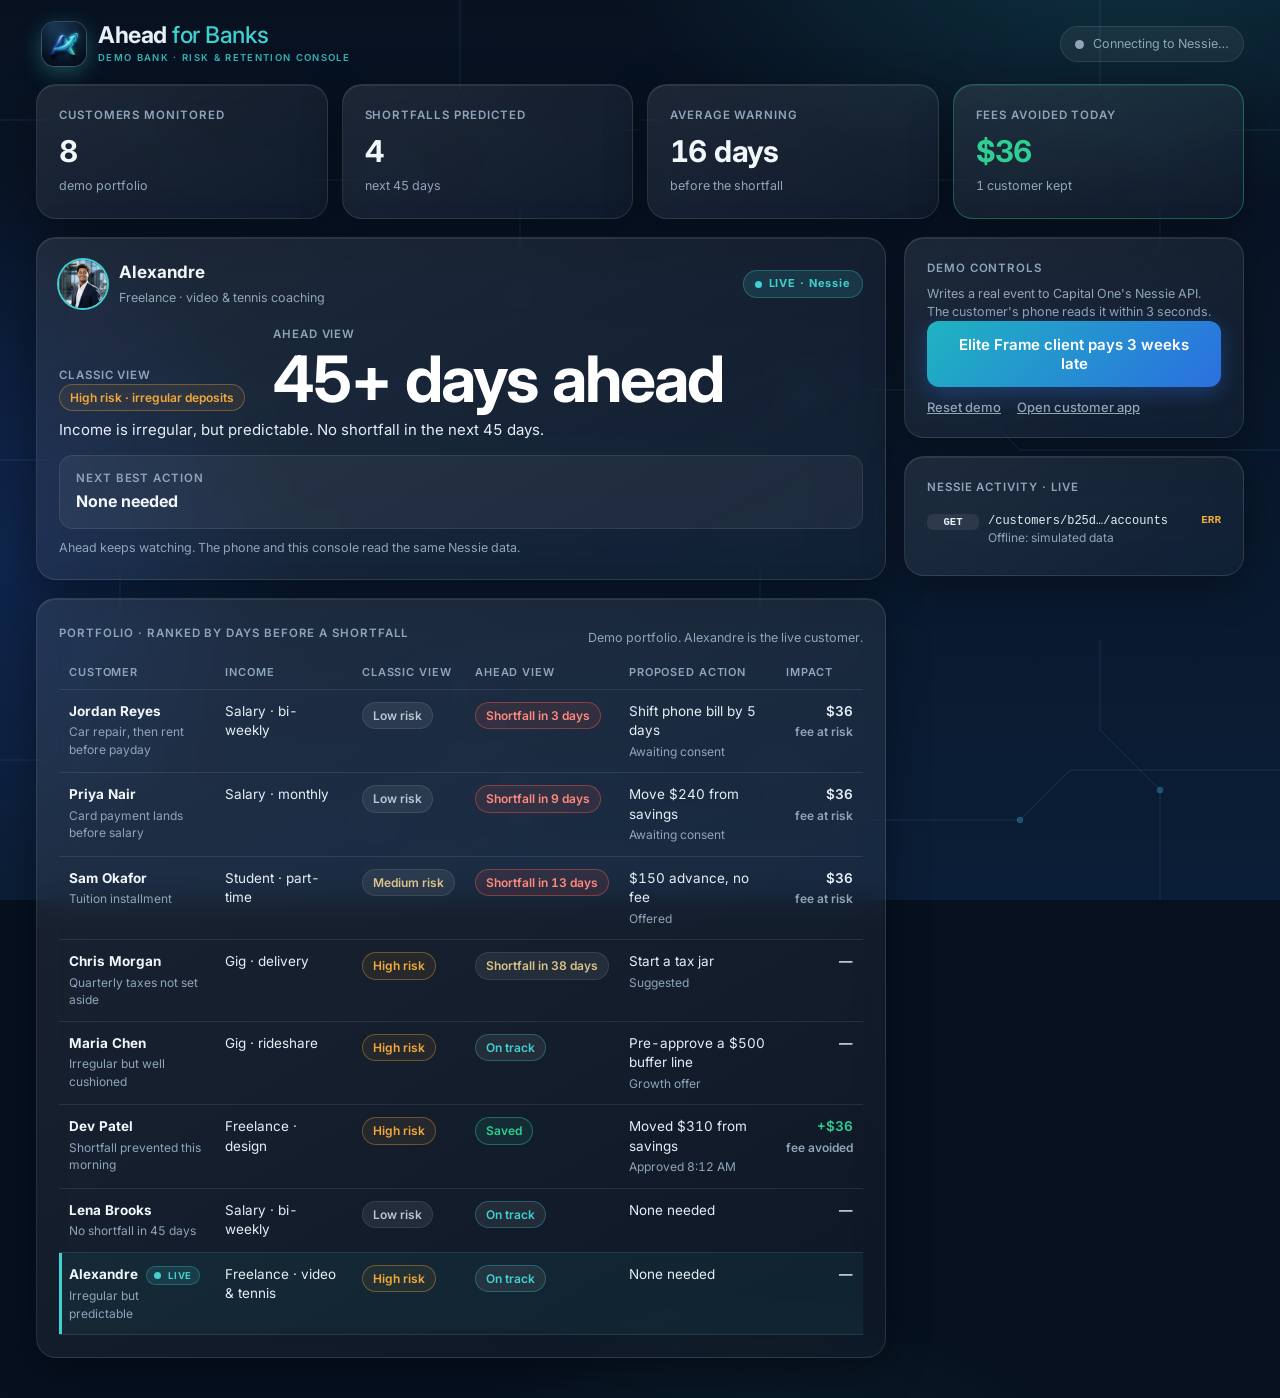
==== bank.html @ 90546519 "Ahead for Banks console + live phone<->bank link through Nessie (delayed deposit, prevent transfer);" ====
<!doctype html>
<html lang="en">
<head>
<meta charset="utf-8"><meta name="viewport" content="width=device-width,initial-scale=1">
<title>Ahead for Banks</title>
<meta name="description" content="Ahead for Banks: customers ranked by days before a shortfall, with the action that prevents it.">
<meta name="theme-color" content="#06101f">
<link rel="icon" href="assets/logo-192.jpg">
<link rel="preconnect" href="https://fonts.googleapis.com">
<link href="https://fonts.googleapis.com/css2?family=Inter:wght@400;500;600;700&display=swap" rel="stylesheet">
<link rel="stylesheet" href="style.css">
</head>
<body class="bk">
<div class="bk-wrap">
  <header class="bk-top">
    <div class="brand"><img class="logo" src="assets/logo-192.jpg" alt="Ahead"><div><h1>Ahead <span class="bk-for">for Banks</span></h1><small>Demo Bank · Risk &amp; retention console</small></div></div>
    <div class="bk-sync"><i class="pulse" id="pulse"></i><span id="syncTxt">Connecting to Nessie…</span></div>
  </header>

  <section class="bk-kpis" id="kpis"></section>

  <div class="bk-grid">
    <div class="bk-main">
      <section class="card bk-spot" id="spot"></section>
      <section class="card">
        <div class="row"><p class="label">Portfolio · ranked by days before a shortfall</p><p class="muted small">Demo portfolio. Alexandre is the live customer.</p></div>
        <div class="bk-tablewrap"><table class="bk-table">
          <thead><tr><th>Customer</th><th>Income</th><th>Classic view</th><th>Ahead view</th><th>Proposed action</th><th>Impact</th></tr></thead>
          <tbody id="rows"></tbody>
        </table></div>
      </section>
    </div>
    <aside class="bk-side">
      <section class="card">
        <p class="label">Demo controls</p>
        <p class="muted small">Writes a real event to Capital One's Nessie API. The customer's phone reads it within 3 seconds.</p>
        <button class="pri wide" id="lateBtn">Elite Frame client pays 3 weeks late</button>
        <div class="links"><button type="button" class="link" id="bkReset">Reset demo</button><a class="link" href="index.html" target="_blank" rel="noopener">Open customer app</a></div>
      </section>
      <section class="card">
        <p class="label">Nessie activity · live</p>
        <ul class="bk-log" id="nlog"></ul>
      </section>
    </aside>
  </div>
</div>
<script src="engine.js"></script>
<script src="bank.js"></script>
</body>
</html>
---- style.css ----
:root{
  --navy:#0b2540;--navy-2:#123b5e;--teal:#1b8d9c;--teal-soft:rgba(63,208,208,.13);
  --green:#2fcf94;--green-soft:rgba(47,207,148,.14);--amber:#f2a93b;--amber-soft:rgba(242,169,59,.14);--red:#ff5c4d;
  --bg:#071426;--card:rgba(255,255,255,.06);--ink:#e6eef6;--mute:#8fa5ba;--line:rgba(255,255,255,.09);--head:#f1f6fb;--acc:#3fd0d0;
  --shadow:0 10px 40px rgba(0,0,0,.35),inset 0 1px 0 rgba(255,255,255,.08);
  --rail:232px;
}
*{box-sizing:border-box}
html{-webkit-text-size-adjust:100%}
body{margin:0;min-height:100vh;background:var(--bg);color:var(--ink);color-scheme:dark;font-family:Inter,system-ui,sans-serif;font-variant-numeric:tabular-nums;line-height:1.45}
button{font-family:inherit}
svg{display:block}

/* Coque d'app : rail à gauche (bureau), barre d'onglets en bas (mobile) */
.app{display:grid;grid-template-columns:var(--rail) 1fr;min-height:100vh}
.rail{position:sticky;top:0;height:100vh;display:flex;flex-direction:column;gap:28px;padding:22px 16px;background:var(--navy);color:#fff}
.brand{display:flex;align-items:center;gap:11px;padding:0 6px}
.logo{width:34px;height:34px}
.brand h1{margin:0;font-size:21px;font-weight:700;letter-spacing:-.02em}
.nav{display:grid;gap:4px}
.nav button,.tabbar button{display:flex;align-items:center;gap:12px;border:0;background:none;color:rgba(255,255,255,.7);padding:11px 12px;border-radius:12px;font:600 14.5px Inter,system-ui;cursor:pointer;text-align:left;transition:background .15s,color .15s}
.nav button:hover{background:rgba(255,255,255,.08);color:#fff}
.nav button.on{background:rgba(255,255,255,.14);color:#fff}
.nav svg,.tabbar svg{width:20px;height:20px;fill:none;stroke:currentColor;stroke-width:2;stroke-linecap:round;stroke-linejoin:round;flex:none}
.rail-foot{margin:auto 6px 0;font-size:11.5px;line-height:1.6;color:rgba(255,255,255,.45)}
.content{min-width:0}
.top{position:sticky;top:0;z-index:5;display:flex;justify-content:space-between;align-items:center;gap:16px;padding:14px clamp(16px,3vw,40px);background:rgba(238,242,246,.88);backdrop-filter:blur(10px)}
.top h2{margin:0;font-size:22px;font-weight:700;color:var(--head);letter-spacing:-.01em}
.accounts{display:flex;align-items:center;gap:10px;flex-wrap:wrap;justify-content:flex-end}
.acct{display:flex;flex-direction:column;padding:5px 14px;border-radius:12px;background:#fff;line-height:1.2;box-shadow:var(--shadow)}
.acct span{font-size:11px;font-weight:600;letter-spacing:.06em;text-transform:uppercase;color:var(--mute)}
.acct b{font-size:16px;color:var(--head)}
.pill{font-size:12px;font-weight:500;padding:6px 12px;border-radius:99px;background:#fff;color:var(--head);border:1px solid var(--line)}
main{padding:6px clamp(16px,3vw,40px) 40px;max-width:1500px}
.screen{display:none}.screen.on{display:block;animation:rise .22s ease-out}
.grid2{display:grid;grid-template-columns:minmax(340px,5fr) 6fr;gap:20px;align-items:start}
.stack{display:grid;gap:20px;align-content:start;min-width:0}

.hero{background:linear-gradient(160deg,var(--navy) 0%,var(--navy-2) 100%);color:#fff;border-radius:24px;padding:30px 28px 26px;box-shadow:var(--shadow)}
.label{margin:0;font-size:11.5px;font-weight:600;letter-spacing:.08em;text-transform:uppercase;color:var(--mute)}
.hero .label{color:rgba(255,255,255,.65)}
.big{margin:8px 0 2px;font-size:clamp(60px,8vw,104px);font-weight:700;letter-spacing:-.03em;line-height:1}
.sub{margin:0;font-size:14px;color:rgba(255,255,255,.7)}
.buckets{display:grid;grid-template-columns:repeat(3,1fr);gap:10px;margin-top:24px}
.bucket{padding:12px;border-radius:14px;background:rgba(255,255,255,.1);font-size:12.5px;color:rgba(255,255,255,.75)}
.bucket b{display:block;margin-top:2px;font-size:18px;font-weight:600;color:#fff}
.bucket:nth-child(1) b{color:#ffd48a}.bucket:nth-child(3) b{color:#8be3bd}

.card{background:var(--card);border-radius:20px;padding:22px;box-shadow:var(--shadow)}
.row{display:flex;justify-content:space-between;align-items:center;gap:12px;flex-wrap:wrap}
.legend{margin:0;font-size:12px;color:var(--mute);display:flex;align-items:center;gap:6px;flex-wrap:wrap}
.legend i{display:inline-block;width:9px;height:9px;border-radius:50%;margin-left:8px}
.l-line{background:var(--teal)}.l-bill{background:var(--amber)}.l-in{background:var(--green)}.l-band{background:rgba(27,127,140,.3)}

button.pri,#prevent,#askForm button,.ob-next{background:var(--teal);color:#fff;border:0;border-radius:12px;padding:11px 20px;font:600 14px Inter,system-ui;cursor:pointer;transition:background .15s,transform .15s}
button.pri:hover,#prevent:hover,#askForm button:hover,.ob-next:hover{background:var(--navy)}
#prevent:active,#askForm button:active,.ob-next:active{transform:scale(.97)}
#prevent:disabled{opacity:.6;cursor:default}
button:focus-visible,input:focus-visible{outline:3px solid rgba(27,127,140,.35);outline-offset:2px}

.alert{border:1px solid #f1d9a8;background:linear-gradient(180deg,var(--amber-soft),#fff 70%);animation:rise .25s ease-out}
.alert-head{display:flex;align-items:center;gap:8px}
.dot{width:9px;height:9px;border-radius:50%;background:var(--red);box-shadow:0 0 0 4px rgba(200,55,45,.18)}
.alert.is-risk .dot{background:var(--amber);box-shadow:0 0 0 4px rgba(217,138,26,.2)}
.alert-text{margin:10px 0 6px;font-size:16px;font-weight:500}
.alert-sub{margin:0 0 14px;font-size:13.5px;color:var(--mute)}
.alert.is-done{border-color:#b9e4cf;background:linear-gradient(180deg,var(--green-soft),#fff 70%)}
.alert.is-done .dot{background:var(--green);box-shadow:0 0 0 4px rgba(31,157,107,.2)}
.done{margin:0;display:flex;align-items:center;gap:10px;color:var(--green);font-weight:600;font-size:16px;animation:pop .35s cubic-bezier(.2,1.4,.4,1)}
.done[hidden],.alert[hidden],#prevent[hidden],.alert-sub[hidden],[hidden]{display:none!important}
.done::before{content:"✓";display:inline-grid;place-items:center;flex:none;width:26px;height:26px;border-radius:50%;background:var(--green);color:#fff;font-size:15px}

.nextpay{margin-top:10px}
.nextpay .when{font-size:26px;font-weight:700;color:var(--head);letter-spacing:-.01em}
.nextpay .rng{margin-top:4px;font-size:13.5px;color:var(--mute)}
.nextpay .bar{position:relative;height:8px;border-radius:99px;background:var(--bg);margin:16px 0 6px}
.nextpay .bar i{position:absolute;top:0;bottom:0;border-radius:99px;background:rgba(27,127,140,.35)}
.nextpay .bar b{position:absolute;top:-4px;width:16px;height:16px;border-radius:50%;background:var(--teal);border:3px solid #fff;box-shadow:0 1px 4px rgba(11,37,64,.3);transform:translateX(-50%)}
.nextpay .ends{display:flex;justify-content:space-between;font-size:11.5px;color:var(--mute)}

canvas{display:block;width:100%;height:clamp(300px,52vh,520px);margin-top:14px;cursor:crosshair}
.sim{display:grid;gap:10px;margin-top:14px;padding-top:14px;border-top:1px solid var(--line);font-size:14px}
.sim input{width:100%;accent-color:var(--teal)}

.health{display:grid;grid-template-columns:repeat(3,1fr);gap:10px;margin-top:12px}
.health div{padding:14px 12px;border-radius:14px;background:var(--teal-soft);font-size:12.5px;color:var(--mute)}
.health b{display:block;margin-top:2px;font-size:22px;font-weight:700;color:var(--head)}

.activity{list-style:none;margin:10px 0 0;padding:0}
.activity li{display:flex;align-items:center;gap:12px;padding:11px 0;border-top:1px solid var(--line);font-size:14px}
.activity li:first-child{border-top:0}
.tag{flex:none;width:30px;height:30px;border-radius:9px;display:grid;place-items:center;font-size:11px;font-weight:700;background:var(--bg);color:var(--head)}
.activity .t{flex:1;min-width:0}.activity .t small{display:block;color:var(--mute);font-size:12px}
.activity .a{font-weight:600}.in{color:var(--green)}

/* Coach : conversation */
.chat{display:flex;flex-direction:column;min-height:min(70vh,640px);max-width:860px}
.chatlog{flex:1;display:flex;flex-direction:column;gap:12px;padding:4px 0 14px}
.msg{max-width:88%;padding:12px 15px;border-radius:16px;font-size:15px;line-height:1.55;animation:rise .2s ease-out}
.msg.me{align-self:flex-end;background:var(--teal);color:#fff;border-bottom-right-radius:5px}
.msg.bot{align-self:flex-start;background:var(--bg);border-bottom-left-radius:5px}
.msg p{margin:0}
.cites{margin:10px 0 0;padding:9px 12px 9px 26px;background:#fff;border-radius:10px;color:var(--mute);font-size:12.5px}
.cites b{color:var(--head)}
.typing{display:inline-flex;gap:4px}.typing i{width:7px;height:7px;border-radius:50%;background:var(--mute);animation:blink 1s infinite}.typing i:nth-child(2){animation-delay:.15s}.typing i:nth-child(3){animation-delay:.3s}
.chips{display:flex;gap:8px;flex-wrap:wrap;margin-bottom:12px}
.chips button{border:1px solid var(--line);background:#fff;color:var(--head);border-radius:99px;padding:8px 14px;font:500 13px Inter,system-ui;cursor:pointer;transition:background .15s}
.chips button:hover{background:var(--teal-soft)}
#askForm{display:flex;gap:8px}
#q{flex:1;min-width:0;padding:13px 15px;border:1px solid var(--line);border-radius:12px;font:15px Inter,system-ui;background:#fff}

/* Notification type « push » */
.push{position:fixed;top:14px;left:50%;z-index:30;width:min(440px,calc(100vw - 24px));transform:translate(-50%,-140%);background:rgba(11,37,64,.96);color:#fff;border-radius:18px;padding:14px 16px;box-shadow:0 12px 40px rgba(11,37,64,.35);display:flex;gap:12px;align-items:flex-start;cursor:pointer;transition:transform .45s cubic-bezier(.2,1.1,.3,1)}
.push.show{transform:translate(-50%,0)}
.push svg{width:34px;height:34px;flex:none}
.push b{display:block;font-size:13.5px}.push span{display:block;font-size:13px;color:rgba(255,255,255,.78);margin-top:2px}
.push small{margin-left:auto;font-size:11px;color:rgba(255,255,255,.5);flex:none}

/* Onboarding */
.onboard{position:fixed;inset:0;z-index:40;background:rgba(11,37,64,.55);backdrop-filter:blur(6px);display:grid;place-items:center;padding:16px}
.ob{background:#fff;border-radius:24px;padding:28px;width:min(460px,100%);box-shadow:0 24px 80px rgba(11,37,64,.4);animation:pop .3s cubic-bezier(.2,1.2,.4,1)}
.ob .step{font-size:12px;font-weight:600;letter-spacing:.08em;text-transform:uppercase;color:var(--teal)}
.ob h3{margin:8px 0 6px;font-size:23px;letter-spacing:-.01em;color:var(--head)}
.ob p{margin:0 0 18px;color:var(--mute);font-size:14.5px}
.opts{display:grid;gap:8px;margin-bottom:20px}
.opts button{border:1.5px solid var(--line);background:#fff;border-radius:14px;padding:13px 15px;text-align:left;font:600 15px Inter,system-ui;color:var(--head);cursor:pointer;transition:border-color .15s,background .15s}
.opts button small{display:block;font-weight:400;font-size:12.5px;color:var(--mute);margin-top:2px}
.opts button.on{border-color:var(--teal);background:var(--teal-soft)}
.ob-foot{display:flex;justify-content:space-between;align-items:center}
.ob-skip{border:0;background:none;color:var(--mute);font:500 13.5px Inter,system-ui;cursor:pointer}

/* Autopilot */
.muted{margin:8px 0 0;color:var(--mute);font-size:14px}.muted.small{font-size:12.5px}
.rules{display:grid;gap:10px;margin-top:16px}
.rule{display:flex;align-items:center;justify-content:space-between;gap:14px;padding:14px;border:1px solid var(--line);border-radius:14px;cursor:pointer}
.rule b{display:block;font-size:15px;color:var(--head)}.rule small{display:block;margin-top:2px;font-size:12.5px;color:var(--mute)}
.rule input{position:absolute;opacity:0;pointer-events:none}
.sw{flex:none;position:relative;width:46px;height:28px;border-radius:99px;background:#cbd5de;transition:background .2s}
.sw::after{content:"";position:absolute;top:3px;left:3px;width:22px;height:22px;border-radius:50%;background:#fff;box-shadow:0 1px 3px rgba(11,37,64,.3);transition:transform .2s}
.rule input:checked + .sw{background:var(--teal)}.rule input:checked + .sw::after{transform:translateX(18px)}
.rule input:focus-visible + .sw{outline:3px solid rgba(27,127,140,.35);outline-offset:2px}
.env{display:grid;gap:12px;margin-top:18px}
.env .e{font-size:13px;color:var(--mute)}.env .e div{display:flex;justify-content:space-between;margin-bottom:6px}.env .e b{color:var(--head)}
.env .track{height:8px;border-radius:99px;background:var(--bg);overflow:hidden}.env .track i{display:block;height:100%;border-radius:99px;background:var(--teal);transition:width .5s cubic-bezier(.2,.9,.3,1)}
.env .e.b .track i{background:var(--amber)}
.amts{display:flex;gap:8px;margin:14px 0}
.amts button{flex:1;border:1.5px solid var(--line);background:#fff;border-radius:12px;padding:11px;font:600 15px Inter,system-ui;color:var(--head);cursor:pointer;transition:border-color .15s,background .15s}
.amts button.on{border-color:var(--teal);background:var(--teal-soft)}
.wide{width:100%;padding:14px 20px!important;font-size:15px!important}
.links{display:flex;gap:16px;margin-top:12px}
.link{border:0;background:none;color:var(--mute);font:500 13px Inter,system-ui;cursor:pointer;text-decoration:underline;padding:0}
.log{list-style:none;margin:10px 0 0;padding:0}
.log li{display:flex;gap:12px;padding:13px 0;border-top:1px solid var(--line);animation:rise .25s ease-out}
.log li:first-child{border-top:0}
.log .ic{flex:none;width:34px;height:34px;border-radius:50%;display:grid;place-items:center;font-size:15px;background:var(--bg)}
.log .ic.in{background:var(--green-soft);color:var(--green)}.log .ic.move{background:var(--teal-soft);color:var(--teal)}.log .ic.safe{background:var(--amber-soft);color:var(--amber)}.log .ic.undo{background:#f1f3f5;color:var(--mute)}
.log .tx{flex:1;min-width:0;font-size:14.5px;font-weight:600;color:var(--head)}.log .tx small{display:block;font-weight:400;font-size:12.5px;color:var(--mute);margin-top:2px}
.log .tm{flex:none;font-size:11.5px;color:var(--mute)}
.log .empty{display:block;border:0;color:var(--mute);font-size:14px;padding:18px 0}

.tabbar{display:none}

@keyframes rise{from{opacity:0;transform:translateY(8px)}to{opacity:1;transform:none}}
@keyframes pop{from{opacity:0;transform:scale(.9)}to{opacity:1;transform:none}}
@keyframes blink{0%,80%,100%{opacity:.3}40%{opacity:1}}

@media (max-width:980px){
  .app{grid-template-columns:1fr}
  .rail{display:none}
  .grid2{grid-template-columns:1fr}
  .acct:first-child{display:flex}.acct:nth-child(2){display:none}
  main{padding-bottom:96px}
  .tabbar{display:grid;grid-template-columns:repeat(6,1fr);position:fixed;left:0;right:0;bottom:0;z-index:20;background:rgba(255,255,255,.94);backdrop-filter:blur(12px);border-top:1px solid var(--line);padding:6px 8px calc(6px + env(safe-area-inset-bottom))}
  .tabbar button{flex-direction:column;gap:3px;padding:7px 4px;color:var(--mute);font-size:11px;text-align:center;align-items:center}
  .tabbar button.on{color:var(--teal)}
  canvas{height:clamp(260px,42vh,420px)}
}
@media (max-width:480px){.hero{padding:22px 18px}.buckets,.health{gap:8px}.bucket b{font-size:16px}.health b{font-size:18px}.acct:first-child{display:none}.top h2{font-size:19px}}
@media (prefers-reduced-motion:reduce){*{animation:none!important;transition:none!important}}

.big small{font-size:.34em;font-weight:600;letter-spacing:-.01em;color:#8be3bd;margin-left:.15em}
.safe{display:flex;justify-content:space-between;align-items:baseline;margin-top:22px;padding-top:16px;border-top:1px solid rgba(255,255,255,.18);font-size:14px;color:rgba(255,255,255,.75)}
.safe b{font-size:30px;font-weight:700;color:#fff;font-variant-numeric:tabular-nums}
.sim.first{margin-top:6px;padding-top:0;border-top:0}
.whatif .chips{margin:10px 0 14px}.whatif .chips button.on{background:var(--teal);border-color:var(--teal);color:#fff}
.health .bad{color:var(--red)}

/* ===== Thème Ahead : sombre, texturé, verre dépoli ===== */
html{background:#06101f}
body{background:radial-gradient(900px 520px at 88% -8%,rgba(43,179,192,.24),transparent 60%),radial-gradient(760px 620px at -12% 38%,rgba(40,90,210,.26),transparent 60%),radial-gradient(600px 400px at 60% 110%,rgba(47,207,148,.10),transparent 60%),linear-gradient(180deg,#06101f,#0a1d36) fixed}
body::before,body::after{content:"";position:fixed;inset:0;pointer-events:none;z-index:0}
body::before{background:url("data:image/svg+xml;utf8,<svg xmlns='http://www.w3.org/2000/svg' width='640' height='640' fill='none' stroke='%2340a8d8' stroke-opacity='.16' stroke-width='1'><path d='M0 120h140l60 60h180l50-50h210M0 460h90l70-70h160l60 60h260M460 0v90l60 60v150M120 640v-110l50-50v-120'/><circle cx='140' cy='120' r='3' fill='%2340a8d8' fill-opacity='.35'/><circle cx='380' cy='180' r='3' fill='%2340a8d8' fill-opacity='.35'/><circle cx='160' cy='390' r='3' fill='%2340a8d8' fill-opacity='.35'/><circle cx='520' cy='150' r='3' fill='%2340a8d8' fill-opacity='.35'/></svg>") 0 0/640px}
body::after{background:url("data:image/svg+xml;utf8,<svg xmlns='http://www.w3.org/2000/svg' width='160' height='160'><filter id='n'><feTurbulence type='fractalNoise' baseFrequency='.9' numOctaves='2' stitchTiles='stitch'/><feColorMatrix values='0 0 0 0 1 0 0 0 0 1 0 0 0 0 1 0 0 0 .55 0'/></filter><rect width='100%' height='100%' filter='url(%23n)'/></svg>");opacity:.05;mix-blend-mode:overlay}
.app,.push,.onboard,.sheet{position:relative;z-index:1}
.push,.onboard{position:fixed}
.rail{background:linear-gradient(180deg,rgba(12,38,72,.92),rgba(6,16,31,.96));border-right:1px solid var(--line);backdrop-filter:blur(14px)}
.top{background:rgba(7,20,38,.72);border-bottom:1px solid rgba(255,255,255,.05)}
.card{background:linear-gradient(150deg,rgba(255,255,255,.09),rgba(255,255,255,.03));border:1px solid rgba(255,255,255,.10);backdrop-filter:blur(16px);-webkit-backdrop-filter:blur(16px)}
.hero{position:relative;overflow:hidden;background:radial-gradient(420px 260px at 100% 0%,rgba(63,208,208,.30),transparent 65%),radial-gradient(380px 300px at 0% 100%,rgba(47,110,230,.35),transparent 65%),linear-gradient(160deg,#10305a,#0a1f3c 70%);border:1px solid rgba(255,255,255,.14)}
.hero>*{position:relative;z-index:1}
.hero::after{content:"";position:absolute;right:-70px;top:-60px;width:300px;height:300px;z-index:0;background:url(assets/logo-512.jpg) center/cover;opacity:.30;border-radius:50%;-webkit-mask-image:radial-gradient(circle,#000 25%,transparent 68%);mask-image:radial-gradient(circle,#000 25%,transparent 68%)}
.bucket{background:rgba(255,255,255,.08);border:1px solid rgba(255,255,255,.08);backdrop-filter:blur(6px)}
.big{text-shadow:0 0 40px rgba(63,208,208,.35)}
.nav button.on,.tabbar button.on{color:var(--acc)}
.nav button.on{background:linear-gradient(90deg,rgba(63,208,208,.20),rgba(63,208,208,.04));box-shadow:inset 2px 0 0 var(--acc)}
.acct{background:rgba(255,255,255,.07);border:1px solid var(--line);color:inherit;font:inherit;cursor:pointer;text-align:left;transition:background .15s,transform .15s}
.acct:hover{background:rgba(255,255,255,.12)}.acct:active{transform:scale(.97)}
.acct b{color:var(--head)}
.pill{background:rgba(255,255,255,.07);color:var(--head);border-color:var(--line)}
button.pri,#prevent,#askForm button,.ob-next{background:linear-gradient(135deg,#1fb3c1,#2b6fe0);box-shadow:0 6px 20px rgba(43,111,224,.35)}
button.pri:hover,#prevent:hover,#askForm button:hover,.ob-next:hover{background:linear-gradient(135deg,#2cc6d4,#3c82f5)}
.alert{border:1px solid rgba(242,169,59,.4);background:linear-gradient(180deg,rgba(242,169,59,.18),rgba(255,255,255,.03) 75%)}
.alert.is-done{border-color:rgba(47,207,148,.4);background:linear-gradient(180deg,rgba(47,207,148,.16),rgba(255,255,255,.03) 75%)}
.alert-text{color:var(--head)}
.nextpay .bar{background:rgba(255,255,255,.1)}
.nextpay .bar i{background:rgba(63,208,208,.45)}
.nextpay .bar b{border-color:#0a1d36;background:var(--acc)}
.health div{border:1px solid rgba(63,208,208,.15)}
.tag{background:rgba(255,255,255,.08);color:var(--head)}
.msg.bot{background:rgba(255,255,255,.07)}
.cites{background:rgba(255,255,255,.06)}
.chips button,.amts button,.opts button,#q{background:rgba(255,255,255,.06);color:var(--head);border-color:var(--line)}
.chips button:hover{background:rgba(63,208,208,.18)}
.opts button.on,.amts button.on{background:rgba(63,208,208,.16);border-color:var(--acc)}
.whatif .chips button.on{background:linear-gradient(135deg,#1fb3c1,#2b6fe0);border-color:transparent}
.sw{background:#3a4d62}.rule input:checked + .sw{background:var(--acc)}
.rule{background:rgba(255,255,255,.03)}
.env .track{background:rgba(255,255,255,.1)}
.log .ic{background:rgba(255,255,255,.08)}.log .ic.undo{background:rgba(255,255,255,.08)}
.onboard{background:rgba(3,10,20,.7)}
.ob{background:linear-gradient(150deg,#12294a,#0a1a30);border:1px solid rgba(255,255,255,.12)}
.tabbar{background:rgba(7,18,34,.88);border-top:1px solid var(--line)}
.tabbar button{color:var(--mute)}
.push{background:rgba(14,36,66,.96);border:1px solid rgba(255,255,255,.14)}
.link{color:var(--mute)}

/* Marque et profil */
.brand{gap:12px}
.brand .logo{width:44px;height:44px;border-radius:13px;object-fit:cover;box-shadow:0 0 0 1px rgba(255,255,255,.18),0 6px 22px rgba(63,208,208,.35)}
.brand h1{font-size:23px;line-height:1}
.brand small{display:block;margin-top:4px;font-size:9.5px;font-weight:600;letter-spacing:.14em;text-transform:uppercase;color:var(--acc);opacity:.85}
.me{display:flex;align-items:center;gap:10px;margin-top:auto;padding:10px;border-radius:14px;background:rgba(255,255,255,.06);border:1px solid var(--line)}
.me img{width:38px;height:38px;border-radius:50%;object-fit:cover;object-position:50% 18%;box-shadow:0 0 0 2px var(--acc)}
.me b{display:block;font-size:14px}.me small{display:block;font-size:11.5px;color:var(--mute)}
.rail-foot{margin-top:12px}
.who{display:flex;align-items:center;gap:12px;min-width:0}
.av{width:42px;height:42px;border-radius:50%;object-fit:cover;object-position:50% 18%;flex:none;box-shadow:0 0 0 2px var(--acc),0 4px 14px rgba(0,0,0,.4)}
.who small{display:block;font-size:12px;color:var(--mute);line-height:1.1}
.who h2{line-height:1.15}

/* Comptes cliquables */
.accts{display:grid;gap:8px;margin-top:12px}
.ac{display:flex;align-items:center;gap:12px;width:100%;padding:12px;border-radius:16px;border:1px solid var(--line);background:rgba(255,255,255,.04);color:inherit;font:inherit;text-align:left;cursor:pointer;transition:background .15s,transform .15s,border-color .15s}
.ac:hover{background:rgba(255,255,255,.09);border-color:rgba(63,208,208,.4)}.ac:active{transform:scale(.985)}
.ac .ico{flex:none;width:40px;height:40px;border-radius:12px;display:grid;place-items:center;font-size:18px;background:linear-gradient(135deg,rgba(63,208,208,.25),rgba(43,111,224,.25))}
.ac.debt .ico{background:linear-gradient(135deg,rgba(242,169,59,.25),rgba(255,92,77,.18))}
.ac .nm{flex:1;min-width:0;font-weight:600;font-size:15px;color:var(--head)}.ac .nm small{display:block;font-weight:400;font-size:12px;color:var(--mute)}
.ac .bal{font-weight:700;font-size:16px;color:var(--head)}.ac .bal::after{content:"›";margin-left:8px;color:var(--mute);font-weight:400}
li.clickable{cursor:pointer;border-radius:10px;transition:background .15s}li.clickable:hover{background:rgba(255,255,255,.05)}

/* Fiche de compte */
.sheet{position:fixed;inset:0;z-index:45;display:flex;align-items:flex-end;justify-content:center}
.sheet-bg{position:absolute;inset:0;background:rgba(3,10,20,.65);backdrop-filter:blur(6px);animation:fade .2s}
.sheet-card{position:relative;width:min(560px,100%);max-height:86vh;overflow:auto;padding:22px 22px calc(26px + env(safe-area-inset-bottom));border-radius:26px 26px 0 0;background:linear-gradient(160deg,#143056,#0a1a30);border:1px solid rgba(255,255,255,.14);box-shadow:0 -20px 60px rgba(0,0,0,.5);animation:slide .3s cubic-bezier(.2,.9,.3,1)}
.sheet-card::before{content:"";display:block;width:42px;height:4px;border-radius:9px;background:rgba(255,255,255,.25);margin:-8px auto 14px}
.sh-head{display:flex;justify-content:space-between;align-items:flex-start;gap:10px}
.sh-head h3{margin:0;font-size:20px;color:var(--head)}.sh-head small{color:var(--mute);font-size:12.5px}
.sh-x{border:0;background:rgba(255,255,255,.1);color:#fff;width:32px;height:32px;border-radius:50%;font-size:18px;cursor:pointer}
.sh-big{margin:14px 0 4px;font-size:46px;font-weight:700;letter-spacing:-.03em;color:#fff;text-shadow:0 0 30px rgba(63,208,208,.35)}
.sh-note{margin:0 0 6px;font-size:13.5px;color:var(--mute)}
.sheet .activity{margin-top:8px}
@media (min-width:700px){.sheet{align-items:center}.sheet-card{border-radius:26px}.sheet-card::before{display:none}}
@keyframes fade{from{opacity:0}to{opacity:1}}
@keyframes slide{from{transform:translateY(40px);opacity:0}to{transform:none;opacity:1}}

/* Écran d'ouverture */
.splash{position:fixed;inset:0;z-index:100;display:grid;place-items:center;background:#07182e;overflow:hidden;animation:spOut .6s ease 3.3s forwards}
.splash::before{content:"";position:absolute;inset:0;background:radial-gradient(600px 400px at 50% 50%,rgba(43,179,192,.22),transparent 70%)}
.sp-logo,.sp-welcome{position:absolute;inset:0;display:grid;place-items:center}
.sp-logo img{position:absolute;left:50%;top:50%;translate:-50% -50%;width:min(980px,112vw);max-width:none;-webkit-mask-image:radial-gradient(ellipse at 50% 50%,#000 38%,transparent 68%);mask-image:radial-gradient(ellipse at 50% 50%,#000 38%,transparent 68%);animation:spLogo 2.4s cubic-bezier(.2,.8,.2,1) forwards}
.sp-welcome{align-content:center;justify-items:center;gap:6px;opacity:0;animation:spWel 1.5s ease 2.1s forwards}
.sp-av{width:112px;height:112px;border-radius:50%;object-fit:cover;object-position:50% 18%;box-shadow:0 0 0 3px var(--acc),0 0 0 10px rgba(63,208,208,.15),0 0 50px rgba(63,208,208,.4);animation:avPop .7s cubic-bezier(.2,1.3,.4,1) 2.2s both}
.sp-welcome p{margin:16px 0 0;font-size:13px;letter-spacing:.14em;text-transform:uppercase;color:var(--acc)}
.sp-welcome h2{margin:0;font-size:34px;font-weight:700;color:#fff;letter-spacing:-.02em}
@keyframes spLogo{0%{opacity:0;transform:scale(.92);filter:blur(14px)}40%{opacity:1;transform:scale(1);filter:blur(0)}78%{opacity:1;transform:scale(1.02)}100%{opacity:0;transform:scale(1.07)}}
@keyframes spWel{0%{opacity:0;transform:translateY(10px)}25%,80%{opacity:1;transform:none}100%{opacity:1}}
@keyframes avPop{from{opacity:0;transform:scale(.6)}to{opacity:1;transform:none}}
@keyframes spOut{to{opacity:0;visibility:hidden}}
@media (prefers-reduced-motion:reduce){.splash{animation:spOut .3s ease .6s forwards!important}.sp-logo img{animation:none;opacity:1}.sp-welcome{display:none}}

/* ===== Ahead for Banks (console) ===== */
.bk-wrap{position:relative;z-index:1;max-width:1440px;margin:0 auto;padding:22px clamp(16px,3vw,36px) 40px}
.bk-top{display:flex;justify-content:space-between;align-items:center;gap:16px;flex-wrap:wrap;margin-bottom:18px}
.bk-for{font-weight:500;color:var(--acc)}
.bk-sync{display:flex;align-items:center;gap:9px;padding:8px 14px;border-radius:99px;background:rgba(255,255,255,.06);border:1px solid var(--line);font-size:12.5px;color:var(--mute)}
.pulse{width:9px;height:9px;border-radius:50%;background:var(--mute)}
.pulse.on{background:var(--green);box-shadow:0 0 0 0 rgba(47,207,148,.6);animation:ping 1.6s infinite}
.pulse.off{background:var(--amber)}
@keyframes ping{0%{box-shadow:0 0 0 0 rgba(47,207,148,.55)}100%{box-shadow:0 0 0 10px rgba(47,207,148,0)}}
.bk-kpis{display:grid;grid-template-columns:repeat(4,1fr);gap:14px;margin-bottom:18px}
.bk-kpi b{display:block;margin-top:6px;font-size:30px;font-weight:700;color:var(--head);letter-spacing:-.02em}
.bk-kpi small{color:var(--mute);font-size:12.5px}
.bk-kpi.win{border-color:rgba(47,207,148,.35)}.bk-kpi.win b{color:var(--green)}
.bk-grid{display:grid;grid-template-columns:minmax(0,1fr) 340px;gap:18px;align-items:start}
.bk-main,.bk-side{display:grid;grid-template-columns:minmax(0,1fr);gap:18px;min-width:0}
.bk-who{display:flex;align-items:center;gap:12px}
.bk-who img{width:48px;height:48px;border-radius:50%;object-fit:cover;object-position:50% 18%;box-shadow:0 0 0 2px var(--acc)}
.bk-who b{display:block;font-size:17px;color:var(--head)}.bk-who small{color:var(--mute);font-size:12.5px}
.live{margin-left:auto;display:inline-flex;align-items:center;gap:7px;padding:5px 11px;border-radius:99px;font-size:11px;font-weight:700;letter-spacing:.08em;color:var(--acc);background:rgba(63,208,208,.12);border:1px solid rgba(63,208,208,.3)}
.live i{width:7px;height:7px;border-radius:50%;background:var(--acc);animation:blink 1.2s infinite}
.live.sm{margin-left:8px;padding:2px 7px;font-size:9.5px}
.bk-vs{display:grid;grid-template-columns:auto 1fr;gap:28px;align-items:end;margin:18px 0 8px}
.bk-big{margin:4px 0 0;font-size:clamp(40px,5vw,64px);font-weight:700;letter-spacing:-.03em;line-height:1;color:#fff}
.bk-line{margin:4px 0 14px;font-size:15px;color:var(--ink);max-width:70ch}
.bk-act{display:flex;flex-direction:column;gap:4px;padding:14px 16px;border-radius:14px;background:rgba(255,255,255,.05);border:1px solid var(--line);margin-bottom:10px}
.bk-act b{font-size:16px;color:var(--head)}
.bk-spot{transition:border-color .4s,box-shadow .4s}
.bk-spot.risk{border-color:rgba(255,92,77,.55);box-shadow:var(--shadow),0 0 0 4px rgba(255,92,77,.12),0 0 60px rgba(255,92,77,.15)}
.bk-spot.risk .bk-big{color:var(--red);text-shadow:0 0 40px rgba(255,92,77,.35)}
.bk-spot.saved{border-color:rgba(47,207,148,.55);box-shadow:var(--shadow),0 0 0 4px rgba(47,207,148,.12),0 0 60px rgba(47,207,148,.18)}
.bk-spot.saved .bk-big{color:var(--green);text-shadow:0 0 40px rgba(47,207,148,.35);animation:pop .5s cubic-bezier(.2,1.4,.4,1)}
.wait{display:inline-flex;gap:3px;margin-right:6px;vertical-align:middle}.wait i{width:5px;height:5px;border-radius:50%;background:var(--acc);animation:blink 1s infinite}.wait i:nth-child(2){animation-delay:.15s}.wait i:nth-child(3){animation-delay:.3s}
.chip{display:inline-block;margin:0;padding:4px 10px;border-radius:99px;font-size:12px;font-weight:600;white-space:nowrap;background:rgba(255,255,255,.07);color:var(--ink);border:1px solid var(--line)}
.chip.ok{color:#b8c7d6}.chip.mid{color:#d9c38a}.chip.bad{color:#f2a93b;border-color:rgba(242,169,59,.35);background:rgba(242,169,59,.08)}
.chip.v-ok{color:var(--acc);border-color:rgba(63,208,208,.3)}.chip.v-watch{color:#d9c38a}
.chip.v-risk{color:#ff8a7e;border-color:rgba(255,92,77,.4);background:rgba(255,92,77,.1)}
.chip.v-saved{color:var(--green);border-color:rgba(47,207,148,.4);background:rgba(47,207,148,.1)}
.bk-tablewrap{overflow-x:auto;margin-top:10px}
.bk-table{width:100%;border-collapse:collapse;font-size:13.5px;min-width:760px}
.bk-table th{text-align:left;font-size:11px;font-weight:600;letter-spacing:.08em;text-transform:uppercase;color:var(--mute);padding:8px 10px;border-bottom:1px solid var(--line)}
.bk-table td{padding:12px 10px;border-bottom:1px solid var(--line);vertical-align:top;color:var(--ink)}
.bk-table td b{color:var(--head)}.bk-table td small{display:block;margin-top:2px;font-size:12px;color:var(--mute)}
.bk-table td.num{text-align:right;font-weight:600;white-space:nowrap}
.bk-table tr.saved td.num{color:var(--green)}
.bk-table tr.is-live td{background:rgba(63,208,208,.06)}
.bk-table tr.is-live td:first-child{box-shadow:inset 3px 0 0 var(--acc)}
.bk-log{list-style:none;margin:10px 0 0;padding:0;font-size:12.5px;max-height:420px;overflow:auto}
.bk-log li{display:flex;gap:9px;align-items:flex-start;padding:8px 0;border-top:1px solid var(--line);animation:rise .25s ease-out}
.bk-log li:first-child{border-top:0}
.bk-log .m{flex:none;width:52px;text-align:center;padding:2px 0;border-radius:6px;font:700 10.5px ui-monospace,Menlo,monospace;background:rgba(255,255,255,.08);color:var(--ink)}
.bk-log .m.post{background:rgba(63,208,208,.16);color:var(--acc)}.bk-log .m.delete{background:rgba(242,169,59,.14);color:var(--amber)}
.bk-log .p{flex:1;min-width:0;font:12px ui-monospace,Menlo,monospace;color:var(--ink);word-break:break-all}
.bk-log .p small{display:block;font-family:Inter,system-ui;font-size:12px;color:var(--mute);margin-top:2px}
.bk-log .s{flex:none;font:700 11px ui-monospace,Menlo,monospace}.bk-log .s.ok{color:var(--green)}.bk-log .s.err{color:var(--amber)}
@media (max-width:1100px){.bk-grid{grid-template-columns:minmax(0,1fr)}.bk-kpis{grid-template-columns:repeat(2,1fr)}}
@media (max-width:560px){.bk-vs{grid-template-columns:1fr;gap:10px}}
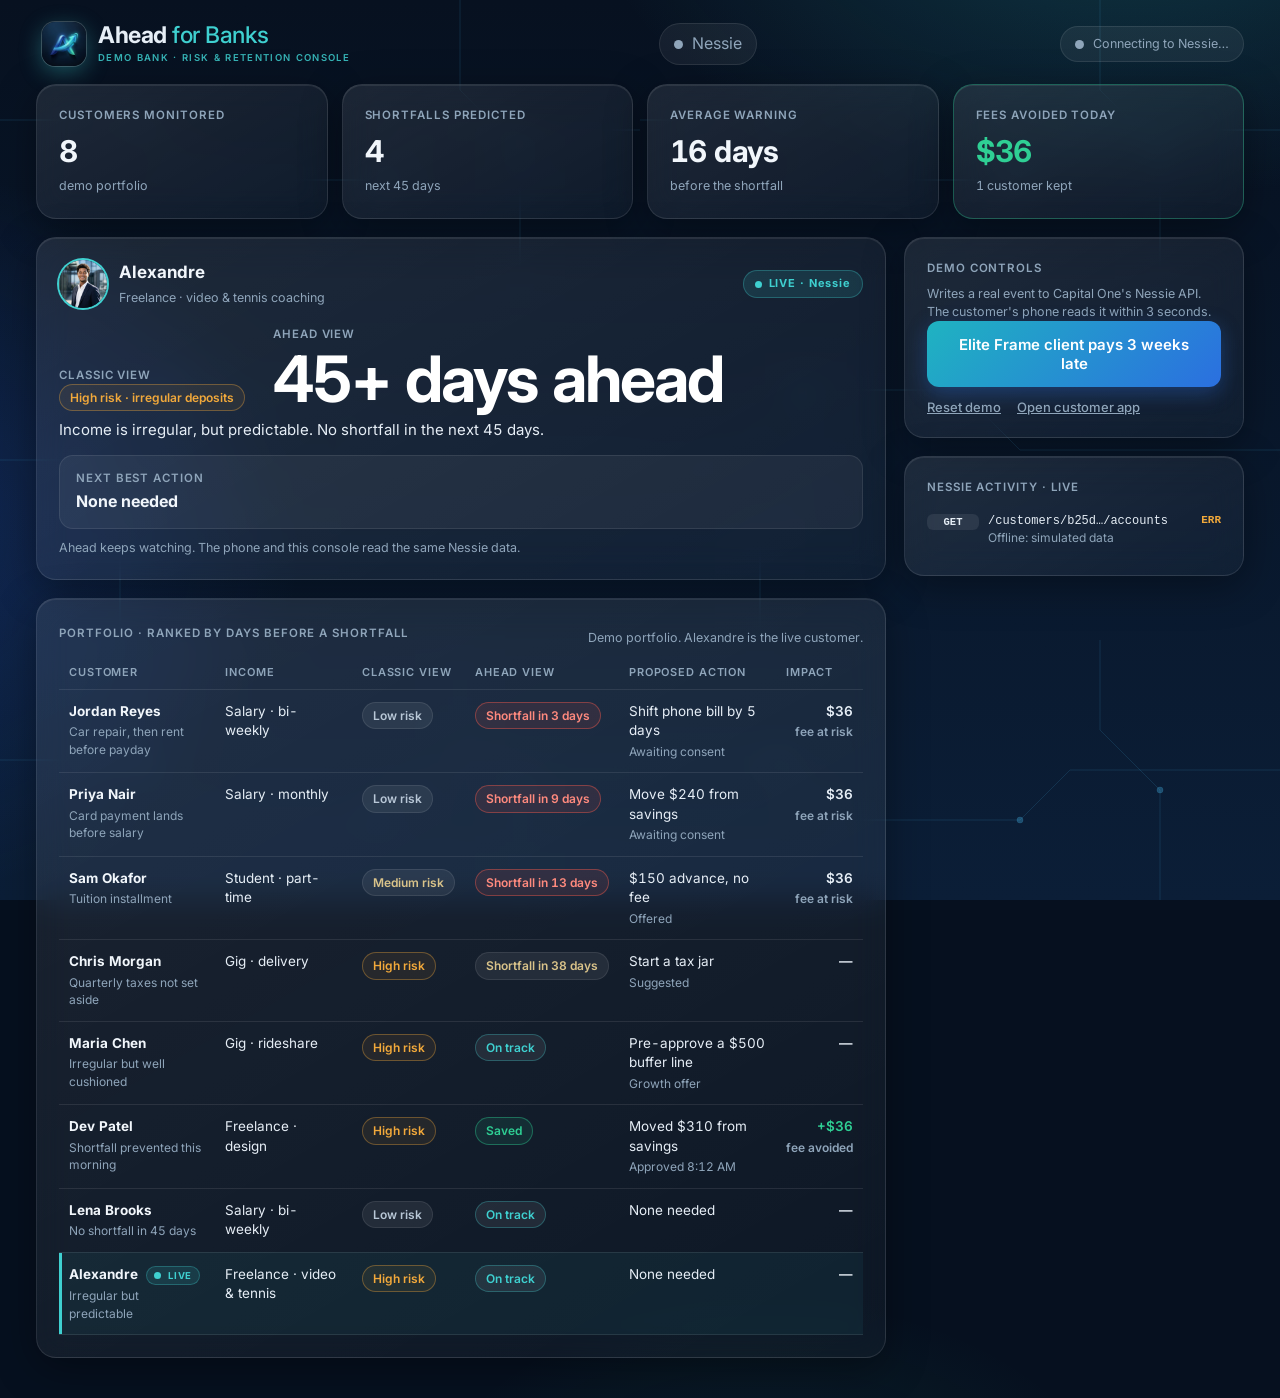
==== commit bd470142: "Nessie to the max: merchants, P2P transfer, endpoint badge, merchant spending view Co-Authored-By: C" ====
--- a/bank.html
+++ b/bank.html
@@ -14,6 +14,7 @@
 <div class="bk-wrap">
   <header class="bk-top">
     <div class="brand"><img class="logo" src="assets/logo-192.jpg" alt="Ahead"><div><h1>Ahead <span class="bk-for">for Banks</span></h1><small>Demo Bank · Risk &amp; retention console</small></div></div>
+    <button class="bk-sync" id="epBadge" type="button" style="cursor:pointer;font:inherit"><i class="pulse" id="pulse2"></i><span id="epTxt">Nessie</span></button>
     <div class="bk-sync"><i class="pulse" id="pulse"></i><span id="syncTxt">Connecting to Nessie…</span></div>
   </header>
 
--- a/style.css
+++ b/style.css
@@ -344,3 +344,13 @@
 .bk-log .s{flex:none;font:700 11px ui-monospace,Menlo,monospace}.bk-log .s.ok{color:var(--green)}.bk-log .s.err{color:var(--amber)}
 @media (max-width:1100px){.bk-grid{grid-template-columns:minmax(0,1fr)}.bk-kpis{grid-template-columns:repeat(2,1fr)}}
 @media (max-width:560px){.bk-vs{grid-template-columns:1fr;gap:10px}}
+
+.pill{cursor:pointer;font:500 12px Inter,system-ui}.pill:hover{background:rgba(255,255,255,.12)}
+.sheet code{font:12.5px ui-monospace,Menlo,monospace;color:var(--ink)}.sheet code b{color:var(--acc);margin-right:4px}
+.merch{display:grid;gap:12px;margin-top:12px}
+.mrow{display:grid;grid-template-columns:minmax(120px,1.1fr) 2fr auto;gap:12px;align-items:center;font-size:14px}
+.mrow b{display:block;color:var(--head);font-size:14px}.mrow small{color:var(--mute);font-size:12px}
+.mbar{height:8px;border-radius:99px;background:rgba(255,255,255,.08);overflow:hidden}.mbar i{display:block;height:100%;border-radius:99px;background:linear-gradient(90deg,#1fb3c1,#2b6fe0)}
+.mamt{font-weight:600;color:var(--head);min-width:56px;text-align:right}
+@media (max-width:480px){.mrow{grid-template-columns:1fr auto}.mbar{grid-column:1/-1;order:3}}
+#payVia{margin:14px 0 0}#payVia + .amts{margin-top:10px}
